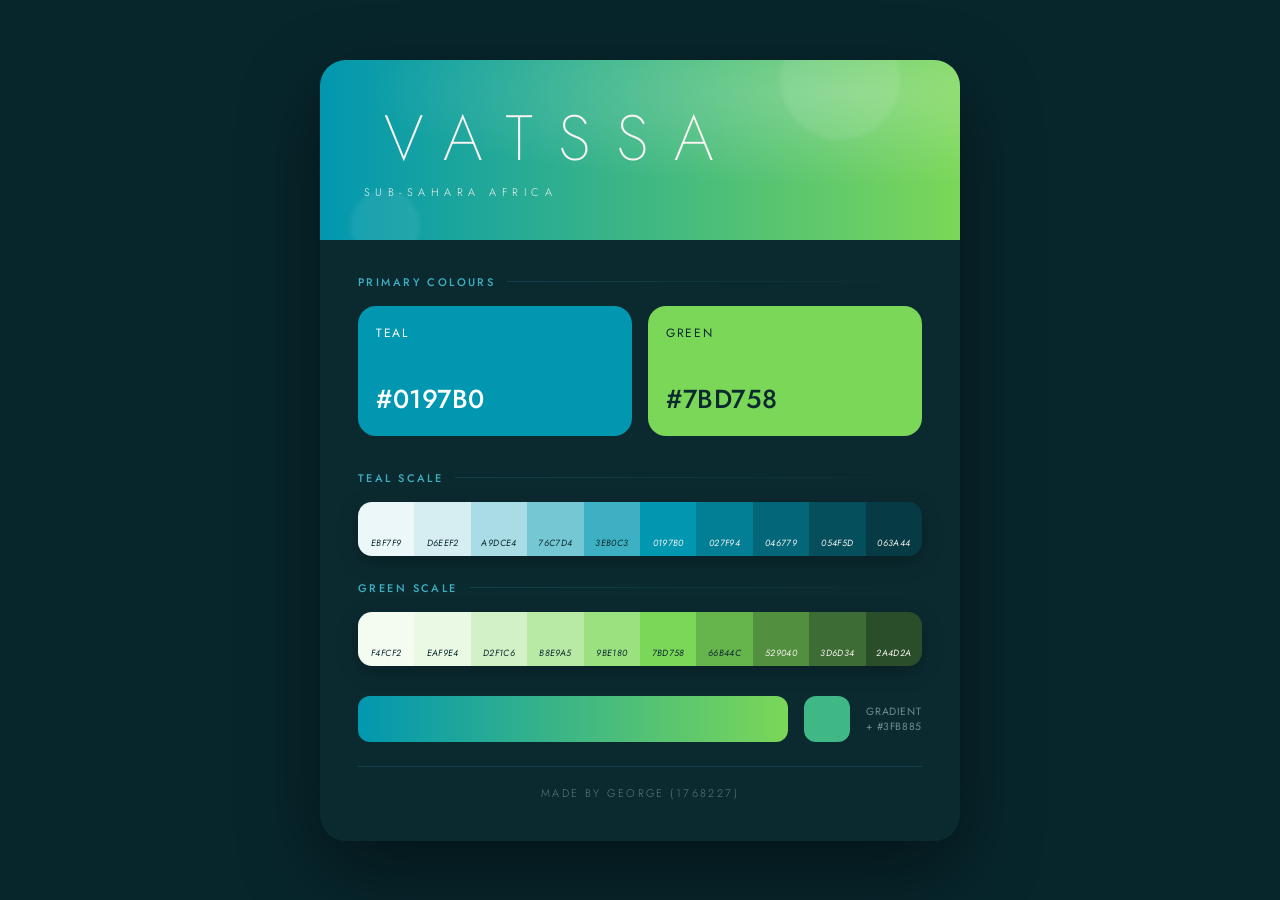
==== index.html @ de7517b7 "Added index" ====
<!DOCTYPE html>
<html lang="en">
<head>
<meta charset="UTF-8">
<meta name="viewport" content="width=device-width, initial-scale=1.0">
<title>VATSSA Palette</title>
<link rel="preconnect" href="https://fonts.googleapis.com">
<link rel="preconnect" href="https://fonts.gstatic.com" crossorigin>
<link href="https://fonts.googleapis.com/css2?family=Jost:wght@200;300;400;500;600&family=Hanken+Grotesk:wght@400;500;600&display=swap" rel="stylesheet">
<style>
  *{box-sizing:border-box;margin:0;padding:0}
  body{font-family:'Hanken Grotesk',sans-serif;background:#07262C;min-height:100vh;
       display:flex;align-items:center;justify-content:center;padding:28px;overflow-x:hidden}
  .card{width:100%;max-width:640px;background:#0B2A30;border-radius:26px;overflow:hidden;
        box-shadow:0 30px 80px rgba(0,0,0,.45);position:relative}

  /* hero */
  .hero{background:linear-gradient(90deg,#0197B0 0%,#7BD758 100%);padding:46px 38px 40px;position:relative;overflow:hidden}
  .hero::after{content:"";position:absolute;inset:0;
       background:radial-gradient(130% 90% at 82% 18%,rgba(255,255,255,.22),transparent 58%)}
  .orb{position:absolute;border-radius:50%;filter:blur(2px);opacity:.5;animation:float 9s ease-in-out infinite}
  .orb.a{width:120px;height:120px;background:rgba(255,255,255,.18);top:-40px;right:60px}
  .orb.b{width:70px;height:70px;background:rgba(255,255,255,.14);bottom:-20px;left:30px;animation-delay:-3s}
  @keyframes float{0%,100%{transform:translateY(0)}50%{transform:translateY(-14px)}}
  .wm{position:relative;font-family:'Jost',sans-serif;font-weight:200;letter-spacing:.4em;
      color:#F8F3F0;font-size:clamp(40px,11vw,64px);line-height:1;padding-left:.4em;
      opacity:0;animation:rise .8s ease forwards}
  .tag{position:relative;font-family:'Jost',sans-serif;font-weight:300;letter-spacing:.5em;
      color:#F8F3F0;opacity:.92;font-size:11px;text-transform:uppercase;margin-top:14px;padding-left:.5em;
      animation:rise .8s ease .12s forwards;opacity:0}
  @keyframes rise{from{opacity:0;transform:translateY(14px)}to{opacity:1;transform:translateY(0)}}

  /* body */
  .body{padding:34px 38px 40px}
  .lbl{font-family:'Jost',sans-serif;font-weight:500;letter-spacing:.22em;font-size:11px;
       text-transform:uppercase;color:#3EB0C3;margin-bottom:16px;display:flex;align-items:center;gap:12px}
  .lbl::after{content:"";flex:1;height:1px;background:linear-gradient(90deg,#13414A,transparent)}

  .primaries{display:grid;grid-template-columns:1fr 1fr;gap:16px;margin-bottom:34px}
  .chip{border-radius:18px;height:130px;padding:18px;display:flex;flex-direction:column;justify-content:space-between;
        position:relative;overflow:hidden;animation:pop .6s cubic-bezier(.2,.8,.3,1.1) both}
  .chip:nth-child(1){animation-delay:.25s}.chip:nth-child(2){animation-delay:.34s}
  @keyframes pop{from{opacity:0;transform:scale(.9)}to{opacity:1;transform:scale(1)}}
  .chip .nm{font-family:'Jost',sans-serif;font-weight:400;letter-spacing:.14em;font-size:12px;text-transform:uppercase}
  .chip .hx{font-family:'Jost',sans-serif;font-weight:500;font-size:26px;letter-spacing:.02em}
  .chip.teal{background:#0197B0;color:#fff}
  .chip.green{background:#7BD758;color:#0B2A30}

  .ramp{display:flex;border-radius:14px;overflow:hidden;height:54px;margin-bottom:10px;
        box-shadow:0 6px 20px rgba(0,0,0,.25)}
  .ramp i{flex:1;display:flex;align-items:flex-end;justify-content:center;padding-bottom:7px;
          font-family:'Jost',sans-serif;font-size:9px;letter-spacing:.04em;
          opacity:0;animation:fade .5s ease forwards}
  .ramp.r1 i{animation-delay:calc(.45s + var(--i)*.03s)}
  .ramp.r2 i{animation-delay:calc(.6s + var(--i)*.03s)}
  @keyframes fade{to{opacity:1}}

  .foot{display:flex;align-items:center;gap:16px;margin-top:30px}
  .foot .gswatch{height:46px;flex:1;border-radius:12px;background:linear-gradient(90deg,#0197B0,#7BD758)}
  .foot .solid{width:46px;height:46px;border-radius:12px;background:#3FB885;flex:none}
  .foot .note{font-family:'Jost',sans-serif;font-size:10.5px;letter-spacing:.06em;color:#6f8d92;text-transform:uppercase;white-space:nowrap}
  .credit{margin-top:24px;padding-top:18px;border-top:1px solid #13414A;text-align:center;
          font-family:'Jost',sans-serif;font-weight:300;font-size:11px;letter-spacing:.22em;
          text-transform:uppercase;color:#5d797e}
</style>
</head>
<body>
  <div class="card">
    <div class="hero">
      <span class="orb a"></span><span class="orb b"></span>
      <div class="wm">VATSSA</div>
      <div class="tag">Sub-Sahara Africa</div>
    </div>
    <div class="body">
      <div class="lbl">Primary Colours</div>
      <div class="primaries">
        <div class="chip teal"><span class="nm">Teal</span><span class="hx">#0197B0</span></div>
        <div class="chip green"><span class="nm">Green</span><span class="hx">#7BD758</span></div>
      </div>

      <div class="lbl">Teal Scale</div>
      <div class="ramp r1" id="r1"></div>

      <div class="lbl" style="margin-top:24px">Green Scale</div>
      <div class="ramp r2" id="r2"></div>

      <div class="foot">
        <div class="gswatch"></div>
        <div class="solid"></div>
        <div class="note">Gradient<br>+ #3FB885</div>
      </div>
      <div class="credit">Made by George (1768227)</div>
    </div>
  </div>
<script>
  const teal=['#EBF7F9','#D6EEF2','#A9DCE4','#76C7D4','#3EB0C3','#0197B0','#027F94','#046779','#054F5D','#063A44'];
  const green=['#F4FCF2','#EAF9E4','#D2F1C6','#B8E9A5','#9BE180','#7BD758','#66B44C','#529040','#3D6D34','#2A4D2A'];
  const lum=h=>{const n=parseInt(h.slice(1),16),r=(n>>16)&255,g=(n>>8)&255,b=n&255;return .2126*r+.7152*g+.0722*b};
  function fill(id,arr){const el=document.getElementById(id);arr.forEach((c,i)=>{
    const d=document.createElement('i');d.style.background=c;d.style.setProperty('--i',i);
    d.style.color=lum(c)>140?'#0B2A30':'#F8F3F0';d.textContent=c.slice(1);el.appendChild(d);});}
  fill('r1',teal);fill('r2',green);
</script>
</body>
</html>
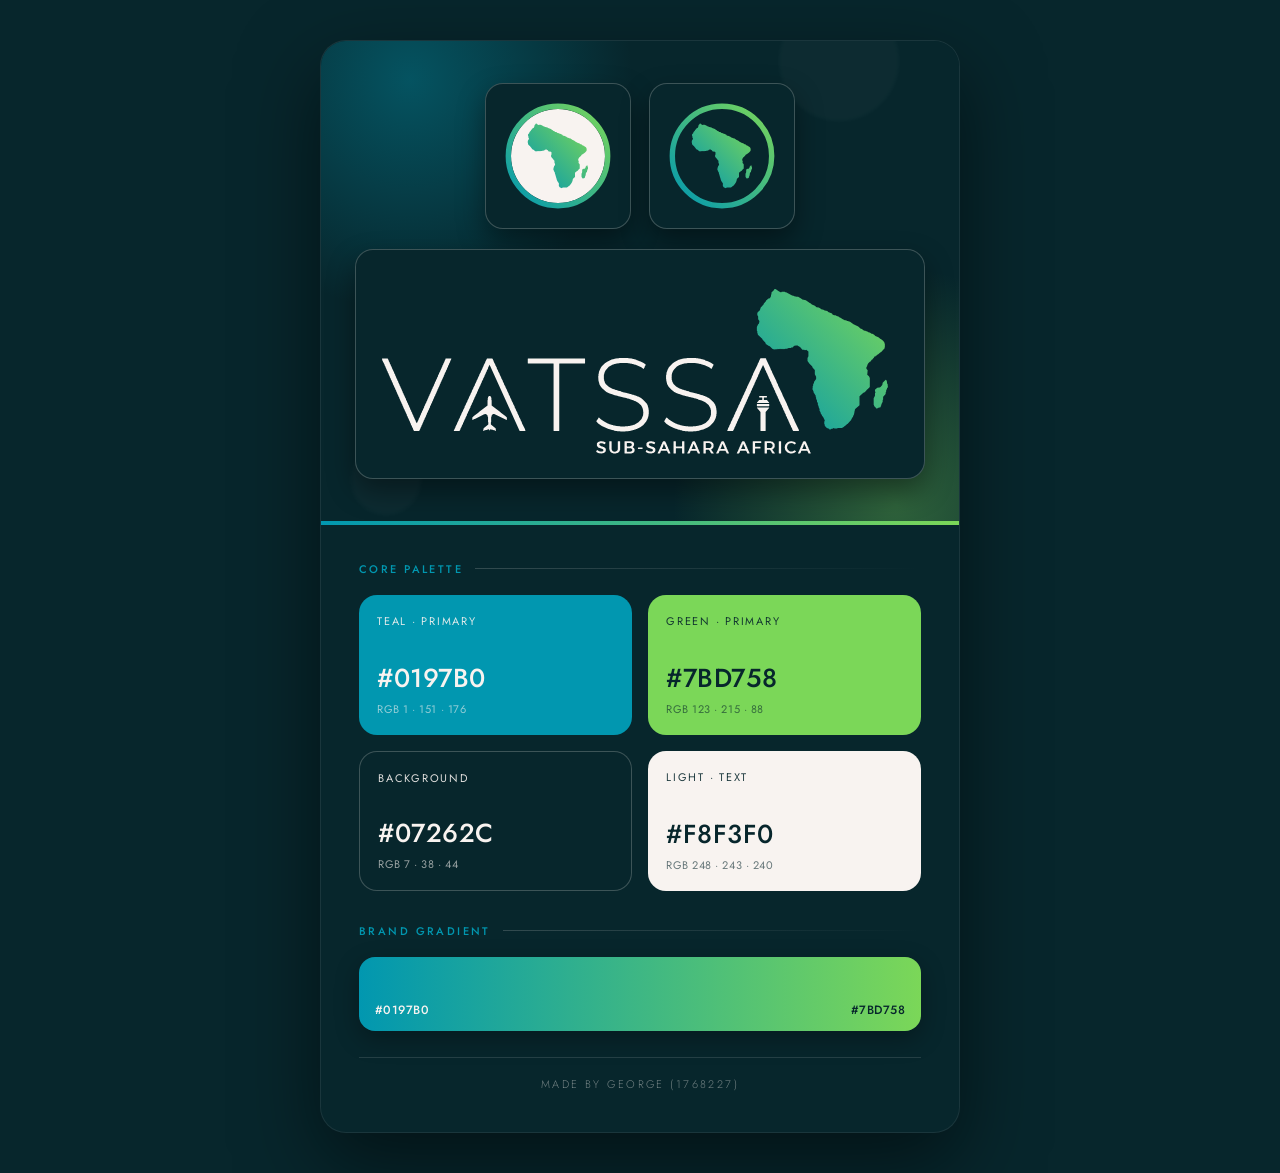
==== commit ae654827: "Updated" ====
--- a/index.html
+++ b/index.html
@@ -4,102 +4,127 @@
 <meta charset="UTF-8">
 <meta name="viewport" content="width=device-width, initial-scale=1.0">
 <title>VATSSA Palette</title>
+<link rel="icon" href="logo_icon.svg" type="image/svg+xml">
 <link rel="preconnect" href="https://fonts.googleapis.com">
 <link rel="preconnect" href="https://fonts.gstatic.com" crossorigin>
 <link href="https://fonts.googleapis.com/css2?family=Jost:wght@200;300;400;500;600&family=Hanken+Grotesk:wght@400;500;600&display=swap" rel="stylesheet">
 <style>
+  :root{--teal:#0197B0;--green:#7BD758;--bg:#07262C;--light:#F8F3F0}
   *{box-sizing:border-box;margin:0;padding:0}
-  body{font-family:'Hanken Grotesk',sans-serif;background:#07262C;min-height:100vh;
-       display:flex;align-items:center;justify-content:center;padding:28px;overflow-x:hidden}
-  .card{width:100%;max-width:640px;background:#0B2A30;border-radius:26px;overflow:hidden;
-        box-shadow:0 30px 80px rgba(0,0,0,.45);position:relative}
+  body{font-family:'Hanken Grotesk',sans-serif;background:var(--bg);min-height:100vh;
+       padding:40px 28px;overflow-x:hidden}
+  .card{width:100%;max-width:640px;margin:0 auto;background:var(--bg);border:1px solid rgba(248,243,240,.08);
+        border-radius:26px;overflow:hidden;box-shadow:0 30px 80px rgba(0,0,0,.5);position:relative}
 
-  /* hero */
-  .hero{background:linear-gradient(90deg,#0197B0 0%,#7BD758 100%);padding:46px 38px 40px;position:relative;overflow:hidden}
-  .hero::after{content:"";position:absolute;inset:0;
-       background:radial-gradient(130% 90% at 82% 18%,rgba(255,255,255,.22),transparent 58%)}
+  /* big branded header */
+  .hero{background:var(--bg);padding:42px 34px 46px;position:relative;overflow:hidden;
+        display:flex;flex-direction:column;align-items:center;gap:20px}
+  .hero::before{content:"";position:absolute;inset:0;
+       background:radial-gradient(58% 80% at 14% 8%,rgba(1,151,176,.40),transparent 60%),
+                  radial-gradient(58% 82% at 90% 96%,rgba(123,215,88,.34),transparent 60%)}
+  .hero::after{content:"";position:absolute;left:0;right:0;bottom:0;height:4px;
+       background:linear-gradient(90deg,var(--teal),var(--green))}
   .orb{position:absolute;border-radius:50%;filter:blur(2px);opacity:.5;animation:float 9s ease-in-out infinite}
-  .orb.a{width:120px;height:120px;background:rgba(255,255,255,.18);top:-40px;right:60px}
-  .orb.b{width:70px;height:70px;background:rgba(255,255,255,.14);bottom:-20px;left:30px;animation-delay:-3s}
+  .orb.a{width:120px;height:120px;background:rgba(248,243,240,.06);top:-40px;right:60px}
+  .orb.b{width:70px;height:70px;background:rgba(248,243,240,.05);bottom:10px;left:30px;animation-delay:-3s}
   @keyframes float{0%,100%{transform:translateY(0)}50%{transform:translateY(-14px)}}
-  .wm{position:relative;font-family:'Jost',sans-serif;font-weight:200;letter-spacing:.4em;
-      color:#F8F3F0;font-size:clamp(40px,11vw,64px);line-height:1;padding-left:.4em;
-      opacity:0;animation:rise .8s ease forwards}
-  .tag{position:relative;font-family:'Jost',sans-serif;font-weight:300;letter-spacing:.5em;
-      color:#F8F3F0;opacity:.92;font-size:11px;text-transform:uppercase;margin-top:14px;padding-left:.5em;
-      animation:rise .8s ease .12s forwards;opacity:0}
-  @keyframes rise{from{opacity:0;transform:translateY(14px)}to{opacity:1;transform:translateY(0)}}
+
+  /* clean solid-bordered frames */
+  .frame{position:relative;background:var(--bg);border:1px solid rgba(248,243,240,.22);
+         border-radius:18px;box-shadow:0 12px 28px rgba(0,0,0,.4);transition:transform .25s ease,border-color .25s ease}
+  .frame:hover{transform:translateY(-3px);border-color:var(--green)}
+  .frame .in{display:flex;align-items:center;justify-content:center}
+
+  .icons{display:flex;gap:18px;justify-content:center;position:relative;opacity:1;
+         animation:rise .8s ease backwards}
+  .icons .in{padding:18px}
+  .ic{width:108px;height:108px;display:block}
+
+  .frame-word{position:relative;width:100%;opacity:1;animation:rise .8s ease .12s backwards}
+  .frame-word .in{padding:20px 26px}
+  .word{width:100%;max-width:540px;height:auto;display:block;margin:0 auto}
+  @keyframes rise{from{opacity:0;transform:translateY(16px)}to{opacity:1;transform:translateY(0)}}
 
   /* body */
-  .body{padding:34px 38px 40px}
+  .body{padding:36px 38px 40px}
   .lbl{font-family:'Jost',sans-serif;font-weight:500;letter-spacing:.22em;font-size:11px;
-       text-transform:uppercase;color:#3EB0C3;margin-bottom:16px;display:flex;align-items:center;gap:12px}
-  .lbl::after{content:"";flex:1;height:1px;background:linear-gradient(90deg,#13414A,transparent)}
+       text-transform:uppercase;color:var(--teal);margin-bottom:18px;display:flex;align-items:center;gap:12px}
+  .lbl::after{content:"";flex:1;height:1px;background:linear-gradient(90deg,rgba(248,243,240,.18),transparent)}
 
-  .primaries{display:grid;grid-template-columns:1fr 1fr;gap:16px;margin-bottom:34px}
-  .chip{border-radius:18px;height:130px;padding:18px;display:flex;flex-direction:column;justify-content:space-between;
-        position:relative;overflow:hidden;animation:pop .6s cubic-bezier(.2,.8,.3,1.1) both}
-  .chip:nth-child(1){animation-delay:.25s}.chip:nth-child(2){animation-delay:.34s}
-  @keyframes pop{from{opacity:0;transform:scale(.9)}to{opacity:1;transform:scale(1)}}
-  .chip .nm{font-family:'Jost',sans-serif;font-weight:400;letter-spacing:.14em;font-size:12px;text-transform:uppercase}
+  .grid{display:grid;grid-template-columns:1fr 1fr;gap:16px;margin-bottom:32px}
+  .chip{border-radius:18px;height:140px;padding:18px;display:flex;flex-direction:column;justify-content:space-between;
+        position:relative;overflow:hidden;cursor:pointer;opacity:1;
+        animation:pop .6s cubic-bezier(.2,.8,.3,1.1) backwards;
+        transition:transform .22s cubic-bezier(.2,.8,.3,1.1),box-shadow .22s ease}
+  .chip:nth-child(1){animation-delay:.22s}.chip:nth-child(2){animation-delay:.3s}
+  .chip:nth-child(3){animation-delay:.38s}.chip:nth-child(4){animation-delay:.46s}
+  .chip:hover{transform:translateY(-6px) scale(1.035);box-shadow:0 18px 34px rgba(0,0,0,.45);z-index:2}
+  .chip:active{transform:translateY(-2px) scale(1.0)}
+  @keyframes pop{from{opacity:0;transform:scale(.94)}to{opacity:1;transform:scale(1)}}
+  .chip .role{font-family:'Jost',sans-serif;font-weight:400;letter-spacing:.16em;font-size:11px;text-transform:uppercase;opacity:.9}
   .chip .hx{font-family:'Jost',sans-serif;font-weight:500;font-size:26px;letter-spacing:.02em}
-  .chip.teal{background:#0197B0;color:#fff}
-  .chip.green{background:#7BD758;color:#0B2A30}
+  .chip .rgb{font-family:'Jost',sans-serif;font-weight:400;font-size:11px;letter-spacing:.05em;opacity:.6;margin-top:4px}
+  .chip.teal{background:var(--teal);color:var(--light)}
+  .chip.green{background:var(--green);color:var(--bg)}
+  .chip.bg{background:var(--bg);color:var(--light);border:1px solid rgba(248,243,240,.22)}
+  .chip.light{background:var(--light);color:var(--bg)}
 
-  .ramp{display:flex;border-radius:14px;overflow:hidden;height:54px;margin-bottom:10px;
-        box-shadow:0 6px 20px rgba(0,0,0,.25)}
-  .ramp i{flex:1;display:flex;align-items:flex-end;justify-content:center;padding-bottom:7px;
-          font-family:'Jost',sans-serif;font-size:9px;letter-spacing:.04em;
-          opacity:0;animation:fade .5s ease forwards}
-  .ramp.r1 i{animation-delay:calc(.45s + var(--i)*.03s)}
-  .ramp.r2 i{animation-delay:calc(.6s + var(--i)*.03s)}
-  @keyframes fade{to{opacity:1}}
+  /* gradient */
+  .grad{height:74px;border-radius:16px;background:linear-gradient(90deg,var(--teal),var(--green));
+        box-shadow:0 8px 24px rgba(0,0,0,.3);display:flex;align-items:flex-end;justify-content:space-between;
+        padding:12px 16px;cursor:pointer;animation:pop .6s cubic-bezier(.2,.8,.3,1.1) .5s backwards;
+        transition:transform .22s ease,box-shadow .22s ease}
+  .grad:hover{transform:scale(1.015);box-shadow:0 14px 30px rgba(0,0,0,.4)}
+  .grad span{font-family:'Jost',sans-serif;font-weight:500;font-size:12px;letter-spacing:.04em;color:var(--light)}
+  .grad span:last-child{color:var(--bg)}
 
-  .foot{display:flex;align-items:center;gap:16px;margin-top:30px}
-  .foot .gswatch{height:46px;flex:1;border-radius:12px;background:linear-gradient(90deg,#0197B0,#7BD758)}
-  .foot .solid{width:46px;height:46px;border-radius:12px;background:#3FB885;flex:none}
-  .foot .note{font-family:'Jost',sans-serif;font-size:10.5px;letter-spacing:.06em;color:#6f8d92;text-transform:uppercase;white-space:nowrap}
-  .credit{margin-top:24px;padding-top:18px;border-top:1px solid #13414A;text-align:center;
+  .credit{margin-top:26px;padding-top:18px;border-top:1px solid rgba(248,243,240,.12);text-align:center;
           font-family:'Jost',sans-serif;font-weight:300;font-size:11px;letter-spacing:.22em;
-          text-transform:uppercase;color:#5d797e}
+          text-transform:uppercase;color:rgba(248,243,240,.45)}
+
+  @media(max-width:520px){
+    .ic{width:84px;height:84px}.icons .in{padding:14px}.icons{gap:12px}
+    .frame-word .in{padding:16px 18px}.hero{gap:16px;padding:36px 22px 40px}
+  }
 </style>
 </head>
 <body>
   <div class="card">
     <div class="hero">
       <span class="orb a"></span><span class="orb b"></span>
-      <div class="wm">VATSSA</div>
-      <div class="tag">Sub-Sahara Africa</div>
+      <div class="icons">
+        <div class="frame"><div class="in"><img class="ic" src="logo_icon.svg" alt="VATSSA icon — solid"></div></div>
+        <div class="frame"><div class="in"><img class="ic" src="logo_icon_clear.svg" alt="VATSSA icon — transparent fill"></div></div>
+      </div>
+      <div class="frame frame-word"><div class="in"><img class="word" src="logo_horizontal_white.svg" alt="VATSSA — Sub-Sahara Africa"></div></div>
     </div>
     <div class="body">
-      <div class="lbl">Primary Colours</div>
-      <div class="primaries">
-        <div class="chip teal"><span class="nm">Teal</span><span class="hx">#0197B0</span></div>
-        <div class="chip green"><span class="nm">Green</span><span class="hx">#7BD758</span></div>
+      <div class="lbl">Core Palette</div>
+      <div class="grid">
+        <div class="chip teal" data-hex="#0197B0"><span class="role">Teal · Primary</span><div><span class="hx">#0197B0</span><div class="rgb">RGB 1 · 151 · 176</div></div></div>
+        <div class="chip green" data-hex="#7BD758"><span class="role">Green · Primary</span><div><span class="hx">#7BD758</span><div class="rgb">RGB 123 · 215 · 88</div></div></div>
+        <div class="chip bg" data-hex="#07262C"><span class="role">Background</span><div><span class="hx">#07262C</span><div class="rgb">RGB 7 · 38 · 44</div></div></div>
+        <div class="chip light" data-hex="#F8F3F0"><span class="role">Light · Text</span><div><span class="hx">#F8F3F0</span><div class="rgb">RGB 248 · 243 · 240</div></div></div>
       </div>
 
-      <div class="lbl">Teal Scale</div>
-      <div class="ramp r1" id="r1"></div>
+      <div class="lbl">Brand Gradient</div>
+      <div class="grad"><span>#0197B0</span><span>#7BD758</span></div>
 
-      <div class="lbl" style="margin-top:24px">Green Scale</div>
-      <div class="ramp r2" id="r2"></div>
-
-      <div class="foot">
-        <div class="gswatch"></div>
-        <div class="solid"></div>
-        <div class="note">Gradient<br>+ #3FB885</div>
-      </div>
       <div class="credit">Made by George (1768227)</div>
     </div>
   </div>
 <script>
-  const teal=['#EBF7F9','#D6EEF2','#A9DCE4','#76C7D4','#3EB0C3','#0197B0','#027F94','#046779','#054F5D','#063A44'];
-  const green=['#F4FCF2','#EAF9E4','#D2F1C6','#B8E9A5','#9BE180','#7BD758','#66B44C','#529040','#3D6D34','#2A4D2A'];
-  const lum=h=>{const n=parseInt(h.slice(1),16),r=(n>>16)&255,g=(n>>8)&255,b=n&255;return .2126*r+.7152*g+.0722*b};
-  function fill(id,arr){const el=document.getElementById(id);arr.forEach((c,i)=>{
-    const d=document.createElement('i');d.style.background=c;d.style.setProperty('--i',i);
-    d.style.color=lum(c)>140?'#0B2A30':'#F8F3F0';d.textContent=c.slice(1);el.appendChild(d);});}
-  fill('r1',teal);fill('r2',green);
+  // click a colour to copy its hex
+  document.querySelectorAll('.chip').forEach(c=>{
+    const role=c.querySelector('.role'), original=role.textContent;
+    c.addEventListener('click',()=>{
+      const hex=c.dataset.hex;
+      navigator.clipboard&&navigator.clipboard.writeText(hex);
+      role.textContent='Copied '+hex;
+      clearTimeout(c._t);
+      c._t=setTimeout(()=>role.textContent=original,1200);
+    });
+  });
 </script>
 </body>
 </html>
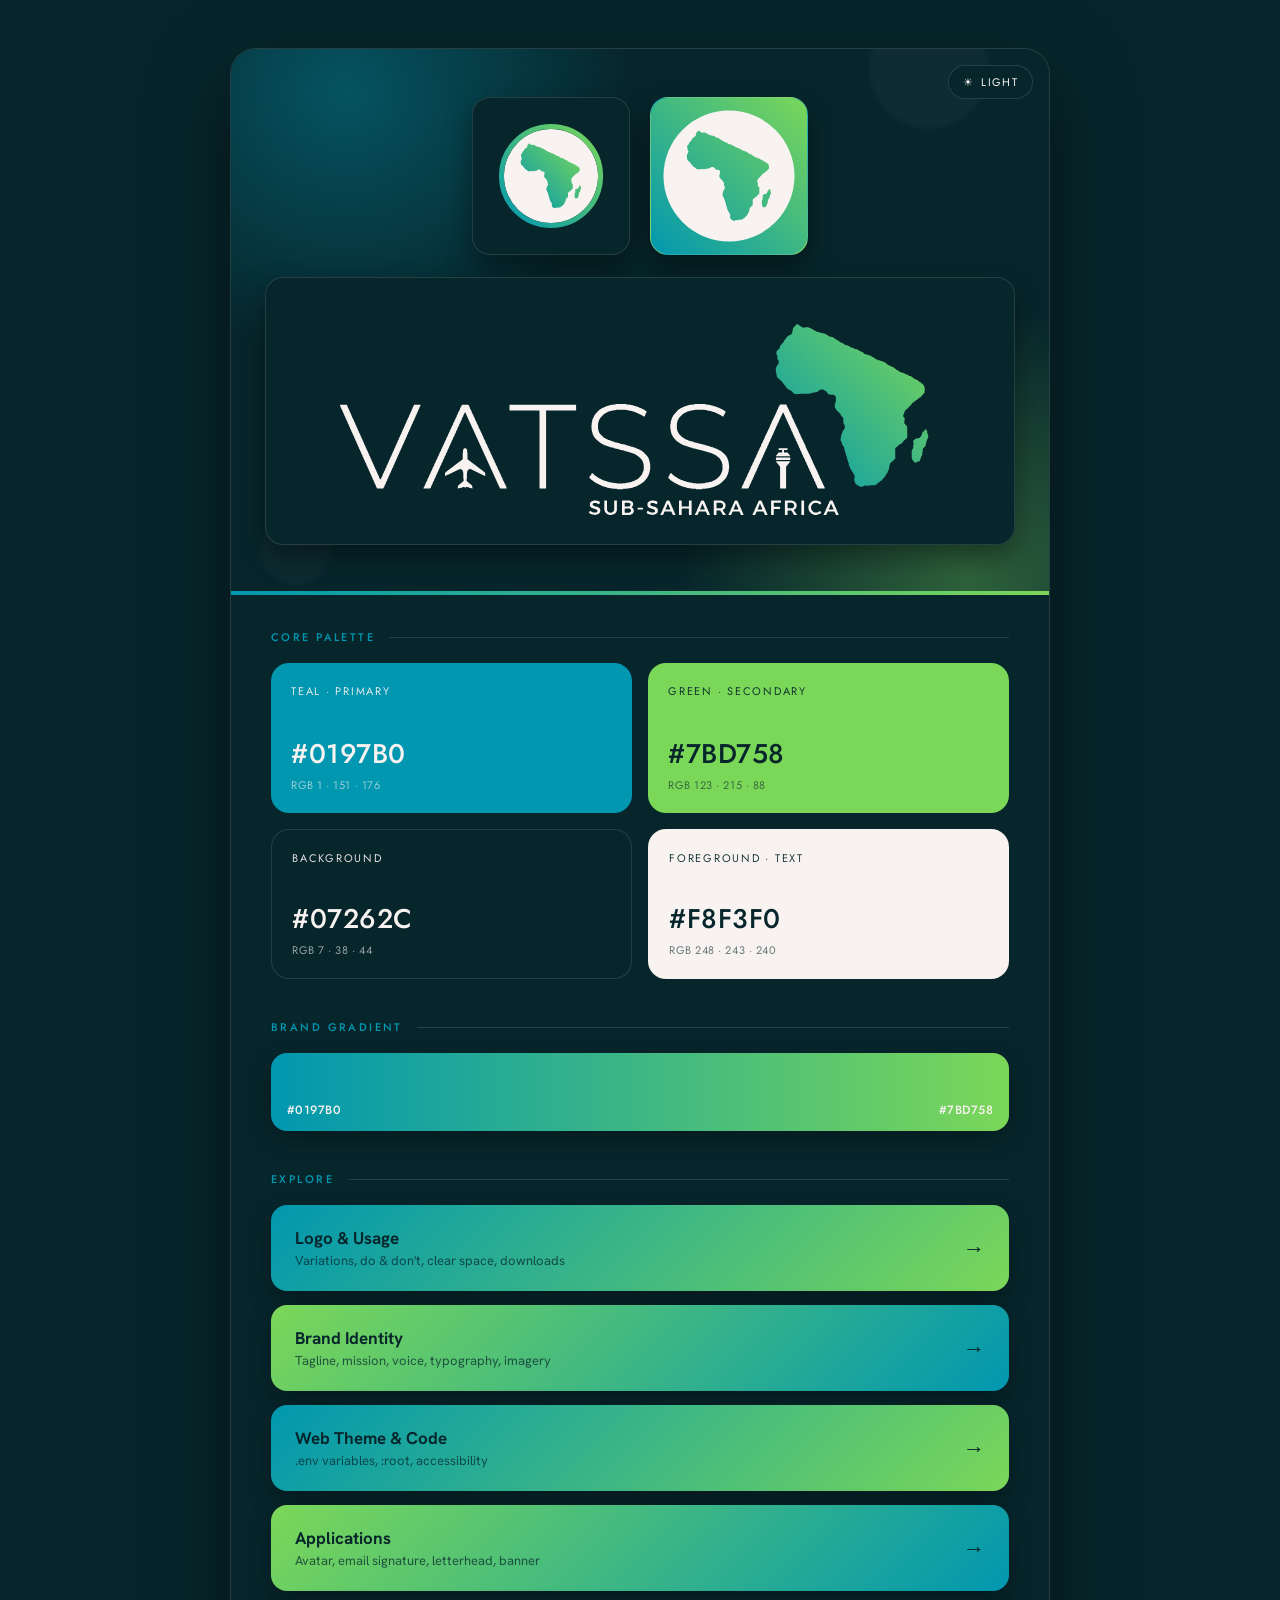
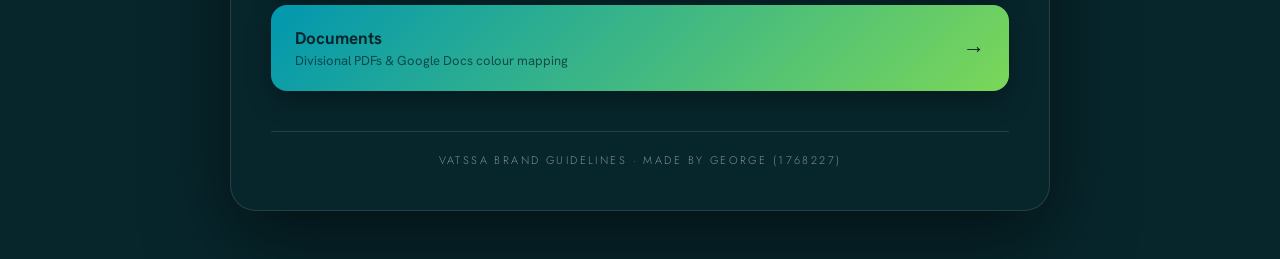
==== commit 2c6f5a1c: "Updated" ====
--- a/index.html
+++ b/index.html
@@ -1,130 +1,52 @@
 <!DOCTYPE html>
-<html lang="en">
+<html lang="en" data-theme="dark">
 <head>
 <meta charset="UTF-8">
 <meta name="viewport" content="width=device-width, initial-scale=1.0">
-<title>VATSSA Palette</title>
+<title>VATSSA Brand Guidelines</title>
 <link rel="icon" href="logo_icon.svg" type="image/svg+xml">
 <link rel="preconnect" href="https://fonts.googleapis.com">
 <link rel="preconnect" href="https://fonts.gstatic.com" crossorigin>
-<link href="https://fonts.googleapis.com/css2?family=Jost:wght@200;300;400;500;600&family=Hanken+Grotesk:wght@400;500;600&display=swap" rel="stylesheet">
-<style>
-  :root{--teal:#0197B0;--green:#7BD758;--bg:#07262C;--light:#F8F3F0}
-  *{box-sizing:border-box;margin:0;padding:0}
-  body{font-family:'Hanken Grotesk',sans-serif;background:var(--bg);min-height:100vh;
-       padding:40px 28px;overflow-x:hidden}
-  .card{width:100%;max-width:640px;margin:0 auto;background:var(--bg);border:1px solid rgba(248,243,240,.08);
-        border-radius:26px;overflow:hidden;box-shadow:0 30px 80px rgba(0,0,0,.5);position:relative}
-
-  /* big branded header */
-  .hero{background:var(--bg);padding:42px 34px 46px;position:relative;overflow:hidden;
-        display:flex;flex-direction:column;align-items:center;gap:20px}
-  .hero::before{content:"";position:absolute;inset:0;
-       background:radial-gradient(58% 80% at 14% 8%,rgba(1,151,176,.40),transparent 60%),
-                  radial-gradient(58% 82% at 90% 96%,rgba(123,215,88,.34),transparent 60%)}
-  .hero::after{content:"";position:absolute;left:0;right:0;bottom:0;height:4px;
-       background:linear-gradient(90deg,var(--teal),var(--green))}
-  .orb{position:absolute;border-radius:50%;filter:blur(2px);opacity:.5;animation:float 9s ease-in-out infinite}
-  .orb.a{width:120px;height:120px;background:rgba(248,243,240,.06);top:-40px;right:60px}
-  .orb.b{width:70px;height:70px;background:rgba(248,243,240,.05);bottom:10px;left:30px;animation-delay:-3s}
-  @keyframes float{0%,100%{transform:translateY(0)}50%{transform:translateY(-14px)}}
-
-  /* clean solid-bordered frames */
-  .frame{position:relative;background:var(--bg);border:1px solid rgba(248,243,240,.22);
-         border-radius:18px;box-shadow:0 12px 28px rgba(0,0,0,.4);transition:transform .25s ease,border-color .25s ease}
-  .frame:hover{transform:translateY(-3px);border-color:var(--green)}
-  .frame .in{display:flex;align-items:center;justify-content:center}
-
-  .icons{display:flex;gap:18px;justify-content:center;position:relative;opacity:1;
-         animation:rise .8s ease backwards}
-  .icons .in{padding:18px}
-  .ic{width:108px;height:108px;display:block}
-
-  .frame-word{position:relative;width:100%;opacity:1;animation:rise .8s ease .12s backwards}
-  .frame-word .in{padding:20px 26px}
-  .word{width:100%;max-width:540px;height:auto;display:block;margin:0 auto}
-  @keyframes rise{from{opacity:0;transform:translateY(16px)}to{opacity:1;transform:translateY(0)}}
-
-  /* body */
-  .body{padding:36px 38px 40px}
-  .lbl{font-family:'Jost',sans-serif;font-weight:500;letter-spacing:.22em;font-size:11px;
-       text-transform:uppercase;color:var(--teal);margin-bottom:18px;display:flex;align-items:center;gap:12px}
-  .lbl::after{content:"";flex:1;height:1px;background:linear-gradient(90deg,rgba(248,243,240,.18),transparent)}
-
-  .grid{display:grid;grid-template-columns:1fr 1fr;gap:16px;margin-bottom:32px}
-  .chip{border-radius:18px;height:140px;padding:18px;display:flex;flex-direction:column;justify-content:space-between;
-        position:relative;overflow:hidden;cursor:pointer;opacity:1;
-        animation:pop .6s cubic-bezier(.2,.8,.3,1.1) backwards;
-        transition:transform .22s cubic-bezier(.2,.8,.3,1.1),box-shadow .22s ease}
-  .chip:nth-child(1){animation-delay:.22s}.chip:nth-child(2){animation-delay:.3s}
-  .chip:nth-child(3){animation-delay:.38s}.chip:nth-child(4){animation-delay:.46s}
-  .chip:hover{transform:translateY(-6px) scale(1.035);box-shadow:0 18px 34px rgba(0,0,0,.45);z-index:2}
-  .chip:active{transform:translateY(-2px) scale(1.0)}
-  @keyframes pop{from{opacity:0;transform:scale(.94)}to{opacity:1;transform:scale(1)}}
-  .chip .role{font-family:'Jost',sans-serif;font-weight:400;letter-spacing:.16em;font-size:11px;text-transform:uppercase;opacity:.9}
-  .chip .hx{font-family:'Jost',sans-serif;font-weight:500;font-size:26px;letter-spacing:.02em}
-  .chip .rgb{font-family:'Jost',sans-serif;font-weight:400;font-size:11px;letter-spacing:.05em;opacity:.6;margin-top:4px}
-  .chip.teal{background:var(--teal);color:var(--light)}
-  .chip.green{background:var(--green);color:var(--bg)}
-  .chip.bg{background:var(--bg);color:var(--light);border:1px solid rgba(248,243,240,.22)}
-  .chip.light{background:var(--light);color:var(--bg)}
-
-  /* gradient */
-  .grad{height:74px;border-radius:16px;background:linear-gradient(90deg,var(--teal),var(--green));
-        box-shadow:0 8px 24px rgba(0,0,0,.3);display:flex;align-items:flex-end;justify-content:space-between;
-        padding:12px 16px;cursor:pointer;animation:pop .6s cubic-bezier(.2,.8,.3,1.1) .5s backwards;
-        transition:transform .22s ease,box-shadow .22s ease}
-  .grad:hover{transform:scale(1.015);box-shadow:0 14px 30px rgba(0,0,0,.4)}
-  .grad span{font-family:'Jost',sans-serif;font-weight:500;font-size:12px;letter-spacing:.04em;color:var(--light)}
-  .grad span:last-child{color:var(--bg)}
-
-  .credit{margin-top:26px;padding-top:18px;border-top:1px solid rgba(248,243,240,.12);text-align:center;
-          font-family:'Jost',sans-serif;font-weight:300;font-size:11px;letter-spacing:.22em;
-          text-transform:uppercase;color:rgba(248,243,240,.45)}
-
-  @media(max-width:520px){
-    .ic{width:84px;height:84px}.icons .in{padding:14px}.icons{gap:12px}
-    .frame-word .in{padding:16px 18px}.hero{gap:16px;padding:36px 22px 40px}
-  }
-</style>
+<link href="https://fonts.googleapis.com/css2?family=Jost:wght@200;300;400;500;600&family=Hanken+Grotesk:wght@400;500;600&family=JetBrains+Mono:wght@400;500&display=swap" rel="stylesheet">
+<link rel="stylesheet" href="brand.css">
+<script>(function(){var t=localStorage.getItem('vatssa-theme')||'dark';document.documentElement.setAttribute('data-theme',t);})();</script>
 </head>
 <body>
   <div class="card">
     <div class="hero">
+      <button class="toggle" aria-label="Toggle theme"><span class="tgIcon">☀</span><span class="tgTxt">Light</span></button>
       <span class="orb a"></span><span class="orb b"></span>
       <div class="icons">
-        <div class="frame"><div class="in"><img class="ic" src="logo_icon.svg" alt="VATSSA icon — solid"></div></div>
-        <div class="frame"><div class="in"><img class="ic" src="logo_icon_clear.svg" alt="VATSSA icon — transparent fill"></div></div>
+        <div class="frame disc"><div class="in"><img class="ic" src="logo_icon.svg" alt="VATSSA icon — white disc"></div></div>
+        <div class="frame fill"><div class="in"><img class="ic-fill" src="logo_icon_fill.svg" alt="VATSSA icon — gradient fill"></div></div>
       </div>
-      <div class="frame frame-word"><div class="in"><img class="word" src="logo_horizontal_white.svg" alt="VATSSA — Sub-Sahara Africa"></div></div>
+      <div class="frame frame-word"><div class="in"><img class="word" src="logo_horizontal_white.svg" data-dark-src="logo_horizontal_white.svg" data-light-src="logo_horizontal_dark.svg" alt="VATSSA — Sub-Sahara Africa"></div></div>
     </div>
+
     <div class="body">
       <div class="lbl">Core Palette</div>
       <div class="grid">
-        <div class="chip teal" data-hex="#0197B0"><span class="role">Teal · Primary</span><div><span class="hx">#0197B0</span><div class="rgb">RGB 1 · 151 · 176</div></div></div>
-        <div class="chip green" data-hex="#7BD758"><span class="role">Green · Primary</span><div><span class="hx">#7BD758</span><div class="rgb">RGB 123 · 215 · 88</div></div></div>
-        <div class="chip bg" data-hex="#07262C"><span class="role">Background</span><div><span class="hx">#07262C</span><div class="rgb">RGB 7 · 38 · 44</div></div></div>
-        <div class="chip light" data-hex="#F8F3F0"><span class="role">Light · Text</span><div><span class="hx">#F8F3F0</span><div class="rgb">RGB 248 · 243 · 240</div></div></div>
+        <div class="chip teal" data-hex="#0197B0" data-role-dark="Teal · Primary" data-role-light="Teal · Primary"><span class="role">Teal · Primary</span><div><span class="hx">#0197B0</span><div class="rgb">RGB 1 · 151 · 176</div></div></div>
+        <div class="chip green" data-hex="#7BD758" data-role-dark="Green · Secondary" data-role-light="Green · Secondary"><span class="role">Green · Secondary</span><div><span class="hx">#7BD758</span><div class="rgb">RGB 123 · 215 · 88</div></div></div>
+        <div class="chip bg" data-hex="#07262C" data-role-dark="Background" data-role-light="Foreground · Text"><span class="role">Background</span><div><span class="hx">#07262C</span><div class="rgb">RGB 7 · 38 · 44</div></div></div>
+        <div class="chip light" data-hex="#F8F3F0" data-role-dark="Foreground · Text" data-role-light="Background"><span class="role">Foreground · Text</span><div><span class="hx">#F8F3F0</span><div class="rgb">RGB 248 · 243 · 240</div></div></div>
       </div>
 
       <div class="lbl">Brand Gradient</div>
       <div class="grad"><span>#0197B0</span><span>#7BD758</span></div>
 
-      <div class="credit">Made by George (1768227)</div>
+      <div class="lbl">Explore</div>
+      <div class="nav">
+        <a class="navbtn" href="logos.html"><span class="nt"><b>Logo &amp; Usage</b><i>Variations, do &amp; don't, clear space, downloads</i></span><span class="nar">→</span></a>
+        <a class="navbtn" href="identity.html"><span class="nt"><b>Brand Identity</b><i>Tagline, mission, voice, typography, imagery</i></span><span class="nar">→</span></a>
+        <a class="navbtn" href="theme.html"><span class="nt"><b>Web Theme &amp; Code</b><i>.env variables, :root, accessibility</i></span><span class="nar">→</span></a>
+        <a class="navbtn" href="applications.html"><span class="nt"><b>Applications</b><i>Avatar, email signature, letterhead, banner</i></span><span class="nar">→</span></a>
+        <a class="navbtn" href="docs.html"><span class="nt"><b>Documents</b><i>Divisional PDFs &amp; Google Docs colour mapping</i></span><span class="nar">→</span></a>
+      </div>
+
+      <div class="credit">VATSSA Brand Guidelines · Made by George (1768227)</div>
     </div>
   </div>
-<script>
-  // click a colour to copy its hex
-  document.querySelectorAll('.chip').forEach(c=>{
-    const role=c.querySelector('.role'), original=role.textContent;
-    c.addEventListener('click',()=>{
-      const hex=c.dataset.hex;
-      navigator.clipboard&&navigator.clipboard.writeText(hex);
-      role.textContent='Copied '+hex;
-      clearTimeout(c._t);
-      c._t=setTimeout(()=>role.textContent=original,1200);
-    });
-  });
-</script>
+<script src="brand.js"></script>
 </body>
 </html>
--- a/brand.css
+++ b/brand.css
@@ -0,0 +1,310 @@
+/* ===== VATSSA Brand Guidelines — shared styles ===== */
+:root{
+  --teal:#0197B0; --green:#7BD758; --dark:#07262C; --light:#F8F3F0;
+  --bg:#07262C; --text:#F8F3F0; --line:rgba(248,243,240,.12); --muted:rgba(248,243,240,.5);
+  --code-bg:rgba(248,243,240,.04);
+  --scrollbar-track-color:var(--bg); --scrollbar-thumb-color:#0197B0; --scrollbar-size:8px;
+}
+[data-theme="light"]{
+  --bg:#F8F3F0; --text:#07262C; --line:rgba(7,38,44,.14); --muted:rgba(7,38,44,.55);
+  --code-bg:rgba(7,38,44,.05);
+}
+*{box-sizing:border-box;margin:0;padding:0}
+html{scrollbar-width:thin;scrollbar-color:var(--scrollbar-thumb-color) var(--scrollbar-track-color)}
+::-webkit-scrollbar{width:var(--scrollbar-size);height:var(--scrollbar-size)}
+::-webkit-scrollbar-track{background:var(--scrollbar-track-color)}
+::-webkit-scrollbar-thumb{background:var(--scrollbar-thumb-color);border-radius:10px}
+body{font-family:'Hanken Grotesk',sans-serif;background:var(--bg);color:var(--text);
+     min-height:100vh;padding:48px 28px;overflow-x:hidden;transition:background .3s,color .3s}
+.card{width:100%;max-width:820px;margin:0 auto;background:var(--bg);border:1px solid var(--line);
+      border-radius:26px;overflow:hidden;box-shadow:0 30px 80px rgba(0,0,0,.5);position:relative;transition:background .3s}
+
+.toggle{display:inline-flex;align-items:center;gap:7px;font-family:'Jost',sans-serif;font-size:11px;
+        letter-spacing:.12em;text-transform:uppercase;color:var(--text);background:var(--bg);
+        border:1px solid var(--line);border-radius:100px;padding:8px 14px;cursor:pointer;transition:transform .2s,border-color .2s}
+.toggle:hover{transform:translateY(-2px);border-color:var(--teal)}
+.hero .toggle{position:absolute;top:16px;right:16px;z-index:5}
+
+/* ---- home hero ---- */
+.hero{background:var(--bg);padding:48px 34px 50px;position:relative;overflow:hidden;
+      display:flex;flex-direction:column;align-items:center;gap:22px}
+.hero::before{content:"";position:absolute;inset:0;
+     background:radial-gradient(58% 80% at 14% 8%,rgba(1,151,176,.40),transparent 60%),
+                radial-gradient(58% 82% at 90% 96%,rgba(123,215,88,.34),transparent 60%)}
+.hero::after{content:"";position:absolute;left:0;right:0;bottom:0;height:4px;background:linear-gradient(90deg,var(--teal),var(--green))}
+.orb{position:absolute;border-radius:50%;filter:blur(2px);opacity:.5;animation:float 9s ease-in-out infinite}
+.orb.a{width:120px;height:120px;background:rgba(248,243,240,.06);top:-40px;right:60px}
+.orb.b{width:70px;height:70px;background:rgba(248,243,240,.05);bottom:10px;left:30px;animation-delay:-3s}
+@keyframes float{0%,100%{transform:translateY(0)}50%{transform:translateY(-14px)}}
+
+.frame{position:relative;background:var(--bg);border:1px solid var(--line);border-radius:18px;
+       box-shadow:0 12px 28px rgba(0,0,0,.4);transition:transform .25s,border-color .25s}
+.frame:hover{transform:translateY(-3px);border-color:var(--green)}
+.icons{display:flex;gap:20px;justify-content:center;position:relative;opacity:1;animation:rise .8s ease backwards}
+.icons .frame{width:158px;height:158px}
+.icons .in{width:100%;height:100%;overflow:hidden;border-radius:17px;display:block}
+.ic,.ic-fill{width:100%;height:100%;display:block}
+.icons .frame.disc .in{padding:22px}                 /* clear space for the transparent mark */
+.icons .frame.fill{background:linear-gradient(135deg,var(--teal),var(--green))}  /* no light corners */
+.frame-word{position:relative;width:100%;opacity:1;animation:rise .8s ease .12s backwards}
+.frame-word .in{padding:24px 30px;display:flex;justify-content:center}
+.word{width:100%;max-width:600px;height:auto;display:block}
+@keyframes rise{from{opacity:0;transform:translateY(16px)}to{opacity:1;transform:translateY(0)}}
+
+/* ---- subpage top bar ---- */
+.topbar{display:flex;align-items:center;justify-content:space-between;padding:18px 24px;border-bottom:1px solid var(--line)}
+.back{font-family:'Jost',sans-serif;font-size:11px;letter-spacing:.12em;text-transform:uppercase;color:var(--text);
+      text-decoration:none;display:inline-flex;align-items:center;gap:8px;border:1px solid var(--line);border-radius:100px;padding:8px 14px;transition:.2s}
+.back:hover{border-color:var(--teal);transform:translateX(-2px)}
+.pagehead{padding:32px 40px 8px;display:flex;align-items:center;gap:16px}
+.pagehead img{width:54px;height:54px;border-radius:14px}
+.ptitle{font-family:'Hanken Grotesk',sans-serif;font-weight:600;letter-spacing:-.01em;font-size:28px;color:var(--text)}
+.psub{font-family:'Hanken Grotesk',sans-serif;font-weight:500;letter-spacing:.02em;font-size:12.5px;color:var(--muted);margin-top:3px}
+
+/* ---- section label ---- */
+.body{padding:34px 40px 42px}
+.lbl{font-family:'Jost',sans-serif;font-weight:500;letter-spacing:.22em;font-size:11px;text-transform:uppercase;
+     color:var(--teal);margin-bottom:18px;display:flex;align-items:center;gap:14px}
+.lbl:not(:first-child){margin-top:40px}
+.lbl::after{content:"";flex:1;height:1px;background:var(--line)}
+
+/* ---- palette ---- */
+.grid{display:grid;grid-template-columns:1fr 1fr;gap:16px}
+.chip{border-radius:18px;height:150px;padding:20px;display:flex;flex-direction:column;justify-content:space-between;
+      position:relative;overflow:hidden;cursor:pointer;opacity:1;animation:pop .6s cubic-bezier(.2,.8,.3,1.1) backwards;
+      transition:transform .22s cubic-bezier(.2,.8,.3,1.1),box-shadow .22s}
+.chip:nth-child(1){animation-delay:.2s}.chip:nth-child(2){animation-delay:.28s}
+.chip:nth-child(3){animation-delay:.36s}.chip:nth-child(4){animation-delay:.44s}
+.chip:hover{transform:translateY(-6px) scale(1.035);box-shadow:0 18px 34px rgba(0,0,0,.45);z-index:2}
+.chip:active{transform:translateY(-2px) scale(1)}
+@keyframes pop{from{opacity:0;transform:scale(.94)}to{opacity:1;transform:scale(1)}}
+.chip .role{font-family:'Jost',sans-serif;font-weight:400;letter-spacing:.16em;font-size:11px;text-transform:uppercase;opacity:.9}
+.chip .hx{font-family:'Jost',sans-serif;font-weight:500;font-size:27px;letter-spacing:.02em}
+.chip .rgb{font-family:'Jost',sans-serif;font-weight:400;font-size:11px;letter-spacing:.05em;opacity:.6;margin-top:4px}
+.chip.teal{background:var(--teal);color:var(--light)}
+.chip.green{background:var(--green);color:var(--dark)}
+.chip.bg{background:var(--dark);color:var(--light);border:1px solid var(--line)}
+.chip.light{background:var(--light);color:var(--dark);border:1px solid var(--line)}
+
+.grad{position:relative;height:78px;border-radius:16px;background:linear-gradient(90deg,var(--teal),var(--green));
+      box-shadow:0 8px 24px rgba(0,0,0,.3);display:flex;align-items:flex-end;justify-content:space-between;
+      padding:12px 16px;cursor:crosshair;overflow:hidden;transition:box-shadow .22s}
+.grad:hover{box-shadow:0 14px 30px rgba(0,0,0,.4)}
+.grad span{font-family:'Jost',sans-serif;font-weight:500;font-size:12px;letter-spacing:.04em;color:var(--light);pointer-events:none}
+.grad span:last-child{color:var(--dark)}
+.gsamp{position:absolute;top:0;bottom:0;width:2px;background:rgba(255,255,255,.9);box-shadow:0 0 6px rgba(0,0,0,.4);
+       pointer-events:none;opacity:0;transition:opacity .12s}
+.gtip{position:absolute;top:8px;transform:translateX(-50%);background:#07262C;color:#F8F3F0;font-family:'JetBrains Mono',monospace;
+      font-size:11px;padding:4px 8px;border-radius:6px;white-space:nowrap;pointer-events:none;opacity:0;transition:opacity .12s;
+      border:1px solid rgba(248,243,240,.25)}
+.grad.sampling .gsamp,.grad.sampling .gtip{opacity:1}
+
+/* ---- typography ---- */
+.typelist{display:flex;flex-direction:column;gap:10px}
+.typerow{display:flex;align-items:center;gap:18px;border:1px solid var(--line);border-radius:14px;padding:14px 18px;
+         cursor:pointer;transition:transform .18s,border-color .18s}
+.typerow:hover{transform:translateX(3px);border-color:var(--teal)}
+.typerow .aa{font-size:36px;line-height:1;flex:none;width:54px;text-align:center;color:var(--text)}
+.typerow .ti{font-family:'Hanken Grotesk',sans-serif;font-weight:600;letter-spacing:.01em;font-size:14px;color:var(--text)}
+.typerow .td{font-family:'Hanken Grotesk',sans-serif;font-size:12px;color:var(--muted);margin-top:2px}
+.f-jost{font-family:'Jost',sans-serif;font-weight:300}
+.f-hanken{font-family:'Hanken Grotesk',sans-serif;font-weight:600}
+.f-mono{font-family:'JetBrains Mono',monospace}
+
+/* ---- nav buttons (home) — colourful, no icon ---- */
+.nav{display:flex;flex-direction:column;gap:14px}
+.navbtn{display:flex;align-items:center;gap:16px;text-decoration:none;border:0;border-radius:16px;padding:22px 24px;
+        background:linear-gradient(135deg,var(--teal),var(--green));box-shadow:0 10px 26px rgba(0,0,0,.3);
+        transition:transform .2s,box-shadow .2s}
+.navbtn:nth-child(even){background:linear-gradient(135deg,var(--green),var(--teal))}
+.navbtn:hover{transform:translateY(-3px);box-shadow:0 18px 36px rgba(0,0,0,.42)}
+.navbtn .nt{flex:1}
+.navbtn .nt b{font-family:'Hanken Grotesk',sans-serif;font-weight:700;font-size:17px;color:var(--dark);display:block}
+.navbtn .nt i{font-family:'Hanken Grotesk',sans-serif;font-style:normal;font-size:13px;color:rgba(7,38,44,.72);display:block;margin-top:3px}
+.navbtn .nar{font-family:'Jost',sans-serif;font-size:22px;color:var(--dark);transition:transform .2s}
+.navbtn:hover .nar{transform:translateX(4px)}
+
+/* ---- logo light/dark showcase ---- */
+.lgrid{display:grid;grid-template-columns:1fr 1fr;gap:16px}
+.lpanel{border-radius:16px;border:1px solid var(--line);overflow:hidden;transition:transform .25s}
+.lpanel:hover{transform:translateY(-3px)}
+.lpanel .pad{padding:30px 24px;display:flex;align-items:center;justify-content:center;min-height:120px}
+.lpanel.d{background:var(--dark)} .lpanel.l{background:var(--light)}
+.lpanel img{width:100%;max-width:240px;height:auto;display:block}
+.lpanel .cap{font-family:'Jost',sans-serif;font-size:10px;letter-spacing:.14em;text-transform:uppercase;text-align:center;
+     padding:10px;color:var(--muted);border-top:1px solid var(--line)}
+
+/* ---- do / dont ---- */
+.use{display:grid;grid-template-columns:1fr 1fr;gap:16px}
+.ucol{border:1px solid var(--line);border-radius:16px;padding:18px 18px 20px}
+.ucol h4{font-family:'Jost',sans-serif;font-weight:500;letter-spacing:.1em;font-size:12px;text-transform:uppercase;
+         display:flex;align-items:center;gap:8px;margin-bottom:14px}
+.ucol.do h4{color:var(--green)} .ucol.dont h4{color:#e06464}
+.badge{width:20px;height:20px;border-radius:50%;display:inline-flex;align-items:center;justify-content:center;font-size:12px;font-weight:700}
+.ucol.do .badge{background:var(--green);color:var(--dark)} .ucol.dont .badge{background:#b63f3f;color:#fff}
+.ucol ul{list-style:none;display:flex;flex-direction:column;gap:9px}
+.ucol li{font-family:'Hanken Grotesk',sans-serif;font-size:13px;line-height:1.45;color:var(--text);padding-left:16px;position:relative}
+.ucol li::before{content:"";position:absolute;left:0;top:7px;width:6px;height:6px;border-radius:50%}
+.ucol.do li::before{background:var(--green)} .ucol.dont li::before{background:#b63f3f}
+
+/* ---- visual do/dont demos (bigger, 2-up) ---- */
+.demos{display:grid;grid-template-columns:1fr 1fr;gap:14px}
+.demo{border:1px solid var(--line);border-radius:14px;overflow:hidden}
+.demo .vis{height:128px;display:flex;align-items:center;justify-content:center;overflow:hidden;position:relative}
+.demo .vis img{max-width:80%;max-height:84px;display:block}
+.demo.dark .vis{background:var(--dark)} .demo.lite .vis{background:var(--light)}
+.demo .bdg{position:absolute;top:9px;left:9px;width:22px;height:22px;border-radius:50%;display:flex;align-items:center;justify-content:center;
+     font-size:13px;font-weight:700;color:#fff}
+.demo.ok .bdg{background:var(--green);color:var(--dark)} .demo.no .bdg{background:#b63f3f}
+.demo .cap{font-family:'Hanken Grotesk',sans-serif;font-size:11.5px;color:var(--muted);padding:9px 10px;border-top:1px solid var(--line);text-align:center}
+.x-stretch img{transform:scaleX(1.7)}
+.x-rot img{transform:rotate(-13deg)}
+.x-recolor img{filter:grayscale(1) sepia(1) hue-rotate(185deg) saturate(4)}
+.x-busy .vis{background:repeating-linear-gradient(45deg,#ff9800,#b63f3f 24px,#1a475f 48px)}
+.x-squash img{transform:scaleY(.5)}
+
+/* ---- clear space / minimum size (on dark tiles so the mark always shows) ---- */
+.specgrid{display:grid;grid-template-columns:1fr 1fr;gap:16px}
+.spec{border:1px solid var(--line);border-radius:14px;overflow:hidden}
+.spec .tile{background:var(--dark);display:flex;align-items:center;justify-content:center;padding:26px;min-height:140px}
+.spec .clear{position:relative;padding:22px;outline:1.5px dashed var(--green);border-radius:6px;display:inline-flex}
+.spec .clear img{height:44px;display:block}
+.spec .mini{display:flex;align-items:flex-end;gap:18px}
+.spec .mini .u{display:flex;flex-direction:column;align-items:center;gap:7px}
+.spec .mini img{display:block}
+.spec .mini .px{font-family:'JetBrains Mono',monospace;font-size:9px;color:rgba(248,243,240,.6)}
+.spec .lab{font-family:'Hanken Grotesk',sans-serif;font-size:11.5px;color:var(--muted);text-align:center;padding:12px 14px;border-top:1px solid var(--line)}
+.spec .lab b{color:var(--text)}
+
+/* ---- env / docs lists ---- */
+.envnote,.docnote{font-family:'Hanken Grotesk',sans-serif;font-size:13px;line-height:1.6;color:var(--muted);margin-bottom:14px}
+.envnote b,.docnote b{color:var(--text);font-weight:600}
+.envnote code,.docnote code{font-family:'JetBrains Mono',monospace;font-size:11.5px;background:var(--code-bg);padding:2px 6px;border-radius:5px;color:var(--teal)}
+.envlist{display:flex;flex-direction:column;gap:9px}
+.envrow{display:flex;align-items:center;gap:14px;padding:10px 13px;border:1px solid var(--line);border-radius:12px;cursor:pointer;transition:transform .18s,border-color .18s}
+.envrow:hover{transform:translateX(3px);border-color:var(--teal)}
+.sw{width:36px;height:36px;border-radius:9px;flex:none;border:1px solid var(--line)}
+.envrow .nm{font-family:'JetBrains Mono',monospace;font-size:12px;font-weight:500;color:var(--text)}
+.envrow .ds{font-family:'Hanken Grotesk',sans-serif;font-size:11.5px;color:var(--muted);margin-top:1px}
+.envrow .ds b{color:var(--text);font-weight:600}
+.hexwrap{margin-left:auto;display:flex;flex-direction:column;align-items:flex-end;flex:none}
+.hexwrap .hex{font-family:'JetBrains Mono',monospace;font-size:12px;color:var(--text)}
+.hexwrap .was{font-family:'JetBrains Mono',monospace;font-size:9.5px;color:var(--muted);opacity:.75;margin-top:1px}
+
+/* ---- code ---- */
+.code{background:var(--code-bg);border:1px solid var(--line);border-radius:14px;padding:18px 20px;
+      font-family:'JetBrains Mono',monospace;font-size:12.5px;line-height:1.7;overflow-x:auto;color:var(--text)}
+.code .c{color:var(--muted)} .code .k{color:var(--teal)} .code .v{color:var(--green)}
+.note{margin-top:12px;font-family:'Hanken Grotesk',sans-serif;font-size:13px;line-height:1.6;color:var(--muted)}
+.note b{color:var(--text);font-weight:600}
+.note code{font-family:'JetBrains Mono',monospace;font-size:11.5px;background:var(--code-bg);padding:2px 6px;border-radius:5px;color:var(--teal)}
+
+/* ---- downloads ---- */
+.dllist{display:flex;flex-direction:column;gap:9px}
+.dlrow{display:flex;align-items:center;gap:12px;padding:11px 13px;border:1px solid var(--line);border-radius:12px}
+.dlrow .dlname{font-family:'Hanken Grotesk',sans-serif;font-size:13px;color:var(--text)}
+.dlrow .dllinks{margin-left:auto;display:flex;gap:8px}
+.dlrow a{font-family:'Jost',sans-serif;font-size:11px;letter-spacing:.08em;text-transform:uppercase;text-decoration:none;
+         color:var(--teal);border:1px solid var(--line);border-radius:8px;padding:6px 12px;transition:.18s}
+.dlrow a:hover{border-color:var(--teal);background:var(--code-bg)}
+.dlall{display:flex;align-items:center;justify-content:center;gap:10px;margin-top:14px;text-decoration:none;
+       font-family:'Hanken Grotesk',sans-serif;font-weight:700;letter-spacing:.02em;font-size:14px;color:var(--dark);
+       background:linear-gradient(135deg,var(--teal),var(--green));border-radius:14px;padding:16px;transition:transform .2s,box-shadow .2s}
+.dlall:hover{transform:translateY(-2px);box-shadow:0 14px 30px rgba(0,0,0,.4)}
+
+/* ---- collapsible sections ---- */
+details.coll{border-bottom:1px solid var(--line)}
+details.coll:first-of-type{border-top:1px solid var(--line)}
+.coll summary{list-style:none;cursor:pointer;display:flex;align-items:center;gap:12px;padding:20px 2px;
+     font-family:'Jost',sans-serif;font-weight:500;letter-spacing:.22em;font-size:11px;text-transform:uppercase;color:var(--teal)}
+.coll summary::-webkit-details-marker{display:none}
+.coll summary .ln{flex:1}                 /* invisible spacer (no extra line) */
+.coll summary .chev{font-size:11px;color:var(--muted);transition:transform .25s}
+.coll[open] summary .chev{transform:rotate(180deg)}
+.coll .cbody{padding:2px 2px 26px;animation:fade .3s ease}
+@keyframes fade{from{opacity:0}to{opacity:1}}
+
+.credit{margin-top:40px;padding-top:20px;border-top:1px solid var(--line);text-align:center;
+        font-family:'Jost',sans-serif;font-weight:300;font-size:11px;letter-spacing:.22em;text-transform:uppercase;color:var(--muted)}
+
+/* ---- copy toast ---- */
+.toast{position:fixed;left:50%;bottom:26px;transform:translateX(-50%) translateY(18px);
+       background:#07262C;color:#F8F3F0;border:1px solid rgba(248,243,240,.18);border-radius:100px;
+       padding:11px 20px;font-family:'JetBrains Mono',monospace;font-size:12.5px;letter-spacing:.02em;
+       opacity:0;pointer-events:none;transition:opacity .25s,transform .25s;z-index:80;box-shadow:0 12px 30px rgba(0,0,0,.45)}
+.toast.show{opacity:1;transform:translateX(-50%) translateY(0)}
+
+/* ---- accessibility / contrast pairs ---- */
+.pairs{display:grid;grid-template-columns:1fr 1fr;gap:12px}
+.pair{border:1px solid var(--line);border-radius:14px;overflow:hidden}
+.pair .swat{padding:18px;min-height:80px;display:flex;align-items:center}
+.pair .swat .t{font-family:'Hanken Grotesk',sans-serif;font-weight:600;font-size:17px}
+.pair .meta{display:flex;align-items:center;gap:8px;padding:9px 12px;border-top:1px solid var(--line);
+     font-family:'Hanken Grotesk',sans-serif;font-size:11.5px;color:var(--muted)}
+.pair .r{margin-left:auto;font-family:'JetBrains Mono',monospace;font-size:11px}
+.pair .ok{color:var(--green)} .pair .warn{color:#e0a04a} .pair .bad{color:#e06464}
+
+/* ---- brand applications / mockups ---- */
+.apps{display:flex;flex-direction:column;gap:16px}
+.appcard{border:1px solid var(--line);border-radius:16px;overflow:hidden}
+.appcard .h{font-family:'Jost',sans-serif;font-weight:500;letter-spacing:.1em;text-transform:uppercase;font-size:11px;
+     color:var(--teal);padding:13px 16px;border-bottom:1px solid var(--line)}
+.appcard .b{padding:22px;display:flex;align-items:center;justify-content:center;gap:20px;background:var(--code-bg);flex-wrap:wrap}
+.avatar{width:96px;height:96px;border-radius:50%;overflow:hidden;background:var(--dark);flex:none;box-shadow:0 8px 20px rgba(0,0,0,.35)}
+.avatar img{width:100%;height:100%;object-fit:cover;display:block}
+.avatar.sq{border-radius:22px}
+.sig{display:flex;align-items:center;gap:14px;background:var(--bg);border:1px solid var(--line);border-radius:12px;padding:16px 18px;width:100%;max-width:430px}
+.sig .si{width:52px;height:52px;border-radius:12px;flex:none}
+.sig .sl{border-left:2px solid var(--teal);padding-left:14px}
+.sig .nme{font-family:'Hanken Grotesk',sans-serif;font-weight:700;font-size:14px;color:var(--text)}
+.sig .rl{font-family:'Hanken Grotesk',sans-serif;font-size:12px;color:var(--teal)}
+.sig .det{font-family:'JetBrains Mono',monospace;font-size:10.5px;color:var(--muted);margin-top:3px}
+.letter{width:200px;height:264px;background:#F8F3F0;border-radius:8px;box-shadow:0 10px 26px rgba(0,0,0,.35);padding:20px;display:flex;flex-direction:column;gap:11px}
+.letter .lwm{height:24px;align-self:flex-start}
+.letter .lh{height:8px;width:62%;background:#0197B0;border-radius:3px;margin-top:6px}
+.letter .lt{height:5px;border-radius:3px;background:rgba(7,38,44,.16)}
+.letter .lt.s{width:92%}.letter .lt.m{width:74%}
+.letter .lfoot{margin-top:auto;height:4px;background:linear-gradient(90deg,#0197B0,#7BD758);border-radius:3px}
+.banner{width:100%;height:140px;border-radius:12px;background:linear-gradient(120deg,#0197B0,#7BD758);
+     display:flex;align-items:center;justify-content:center;overflow:hidden;box-shadow:0 10px 26px rgba(0,0,0,.35)}
+.banner img{height:56px}
+.appcard .cap{font-family:'Hanken Grotesk',sans-serif;font-size:11.5px;color:var(--muted);padding:11px 16px;border-top:1px solid var(--line);text-align:center}
+
+/* ---- voice / mission ---- */
+.tagline{font-family:'Jost',sans-serif;font-weight:300;letter-spacing:.03em;font-size:25px;color:var(--text);padding:6px 0 14px}
+.tagline b{font-weight:500;background:linear-gradient(90deg,var(--teal),var(--green));-webkit-background-clip:text;background-clip:text;color:transparent}
+.body-text{font-family:'Hanken Grotesk',sans-serif;font-size:13.5px;line-height:1.65;color:var(--muted)}
+.body-text b{color:var(--text);font-weight:600}
+.draft{display:inline-block;font-family:'Jost',sans-serif;font-size:9px;letter-spacing:.14em;text-transform:uppercase;
+     color:#e0a04a;border:1px solid #e0a04a;border-radius:100px;padding:3px 9px;margin-left:8px;vertical-align:middle}
+.vlist{display:grid;grid-template-columns:1fr 1fr;gap:12px;margin-top:6px}
+.vcard{border:1px solid var(--line);border-radius:12px;padding:14px 16px}
+.vcard .vt{font-family:'Hanken Grotesk',sans-serif;font-weight:700;font-size:13px;color:var(--text);margin-bottom:4px}
+.vcard .vd{font-family:'Hanken Grotesk',sans-serif;font-size:12px;line-height:1.5;color:var(--muted)}
+
+/* ---- responsive ---- */
+@media(max-width:720px){
+  body{padding:26px 16px}
+  .body{padding:28px 24px 34px}
+  .pagehead{padding:26px 24px 6px}
+  .hero{padding:42px 24px 44px}
+}
+@media(max-width:560px){
+  .grid,.lgrid,.use,.specgrid,.demos,.pairs,.vlist{grid-template-columns:1fr}
+  .icons{gap:14px}
+  .icons .frame{width:130px;height:130px}
+  .hero{gap:16px;padding:38px 18px 40px}
+  .ptitle{font-size:23px}
+  .pagehead img{width:46px;height:46px}
+  .navbtn{padding:18px 18px}
+  .navbtn .nt b{font-size:15px}
+  .chip{height:128px;padding:16px}
+  .chip .hx{font-size:23px}
+  .body{padding:24px 18px 30px}
+  .toggle{padding:7px 11px;font-size:10px}
+  .back{padding:7px 11px;font-size:10px}
+}
+@media(max-width:400px){
+  .icons .frame{width:112px;height:112px}
+  .hero .toggle{position:static;margin-bottom:6px}
+}
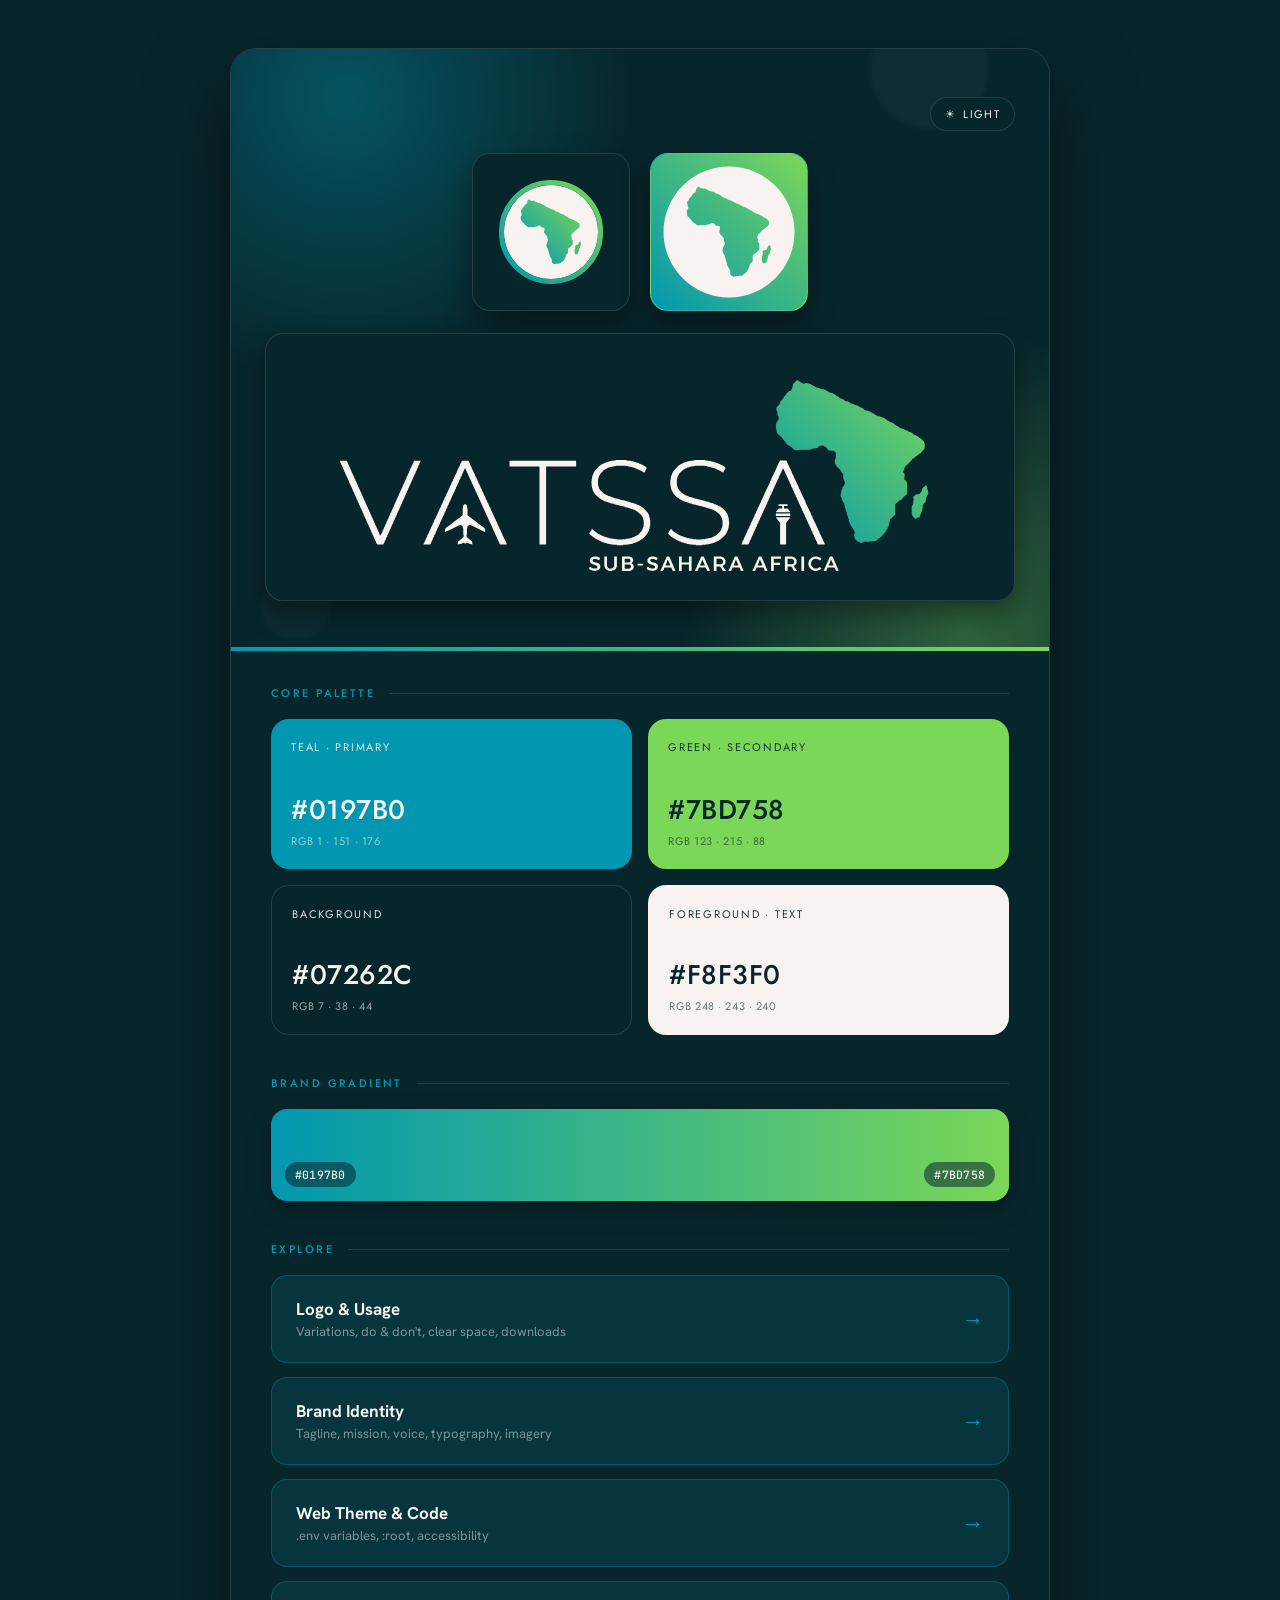
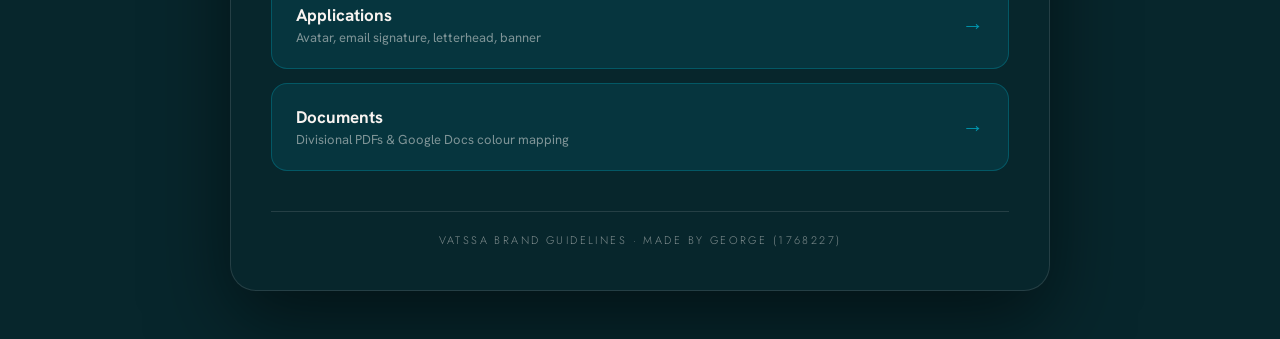
==== commit 0766b381: "Updates" ====
--- a/index.html
+++ b/index.html
@@ -14,8 +14,8 @@
 <body>
   <div class="card">
     <div class="hero">
-      <button class="toggle" aria-label="Toggle theme"><span class="tgIcon">☀</span><span class="tgTxt">Light</span></button>
       <span class="orb a"></span><span class="orb b"></span>
+      <div class="herobar"><button class="toggle" aria-label="Toggle theme"><span class="tgIcon">☀</span><span class="tgTxt">Light</span></button></div>
       <div class="icons">
         <div class="frame disc"><div class="in"><img class="ic" src="logo_icon.svg" alt="VATSSA icon — white disc"></div></div>
         <div class="frame fill"><div class="in"><img class="ic-fill" src="logo_icon_fill.svg" alt="VATSSA icon — gradient fill"></div></div>
--- a/brand.css
+++ b/brand.css
@@ -23,7 +23,7 @@
         letter-spacing:.12em;text-transform:uppercase;color:var(--text);background:var(--bg);
         border:1px solid var(--line);border-radius:100px;padding:8px 14px;cursor:pointer;transition:transform .2s,border-color .2s}
 .toggle:hover{transform:translateY(-2px);border-color:var(--teal)}
-.hero .toggle{position:absolute;top:16px;right:16px;z-index:5}
+.herobar{width:100%;display:flex;justify-content:flex-end;position:relative;z-index:5}
 
 /* ---- home hero ---- */
 .hero{background:var(--bg);padding:48px 34px 50px;position:relative;overflow:hidden;
@@ -86,12 +86,12 @@
 .chip.bg{background:var(--dark);color:var(--light);border:1px solid var(--line)}
 .chip.light{background:var(--light);color:var(--dark);border:1px solid var(--line)}
 
-.grad{position:relative;height:78px;border-radius:16px;background:linear-gradient(90deg,var(--teal),var(--green));
+.grad{position:relative;height:92px;border-radius:16px;background:linear-gradient(90deg,var(--teal),var(--green));
       box-shadow:0 8px 24px rgba(0,0,0,.3);display:flex;align-items:flex-end;justify-content:space-between;
-      padding:12px 16px;cursor:crosshair;overflow:hidden;transition:box-shadow .22s}
+      padding:14px;cursor:crosshair;overflow:hidden;transition:box-shadow .22s}
 .grad:hover{box-shadow:0 14px 30px rgba(0,0,0,.4)}
-.grad span{font-family:'Jost',sans-serif;font-weight:500;font-size:12px;letter-spacing:.04em;color:var(--light);pointer-events:none}
-.grad span:last-child{color:var(--dark)}
+.grad span{font-family:'JetBrains Mono',monospace;font-weight:500;font-size:11.5px;letter-spacing:.02em;
+      color:#F8F3F0;background:rgba(7,38,44,.55);padding:5px 10px;border-radius:100px;pointer-events:none}
 .gsamp{position:absolute;top:0;bottom:0;width:2px;background:rgba(255,255,255,.9);box-shadow:0 0 6px rgba(0,0,0,.4);
        pointer-events:none;opacity:0;transition:opacity .12s}
 .gtip{position:absolute;top:8px;transform:translateX(-50%);background:#07262C;color:#F8F3F0;font-family:'JetBrains Mono',monospace;
@@ -111,18 +111,36 @@
 .f-hanken{font-family:'Hanken Grotesk',sans-serif;font-weight:600}
 .f-mono{font-family:'JetBrains Mono',monospace}
 
-/* ---- nav buttons (home) — colourful, no icon ---- */
+/* ---- nav buttons (home) — style set by [data-btn] on <html>; see NAV_BUTTON_STYLE in brand.js ---- */
 .nav{display:flex;flex-direction:column;gap:14px}
-.navbtn{display:flex;align-items:center;gap:16px;text-decoration:none;border:0;border-radius:16px;padding:22px 24px;
-        background:linear-gradient(135deg,var(--teal),var(--green));box-shadow:0 10px 26px rgba(0,0,0,.3);
-        transition:transform .2s,box-shadow .2s}
-.navbtn:nth-child(even){background:linear-gradient(135deg,var(--green),var(--teal))}
-.navbtn:hover{transform:translateY(-3px);box-shadow:0 18px 36px rgba(0,0,0,.42)}
+.navbtn{display:flex;align-items:center;gap:16px;text-decoration:none;border-radius:16px;padding:22px 24px;
+        transition:transform .2s,box-shadow .2s,border-color .2s,background .2s;
+        background:rgba(1,151,176,.14);border:1px solid rgba(1,151,176,.35)}   /* default = tint */
 .navbtn .nt{flex:1}
-.navbtn .nt b{font-family:'Hanken Grotesk',sans-serif;font-weight:700;font-size:17px;color:var(--dark);display:block}
-.navbtn .nt i{font-family:'Hanken Grotesk',sans-serif;font-style:normal;font-size:13px;color:rgba(7,38,44,.72);display:block;margin-top:3px}
-.navbtn .nar{font-family:'Jost',sans-serif;font-size:22px;color:var(--dark);transition:transform .2s}
+.navbtn .nt b{font-family:'Hanken Grotesk',sans-serif;font-weight:700;font-size:17px;color:var(--text);display:block}
+.navbtn .nt i{font-family:'Hanken Grotesk',sans-serif;font-style:normal;font-size:13px;color:var(--muted);display:block;margin-top:3px}
+.navbtn .nar{font-family:'Jost',sans-serif;font-size:22px;color:var(--teal);transition:transform .2s}
+.navbtn:hover{transform:translateY(-3px);border-color:var(--teal);background:rgba(1,151,176,.2)}
 .navbtn:hover .nar{transform:translateX(4px)}
+
+/* gradient */
+[data-btn="gradient"] .navbtn{background:linear-gradient(135deg,var(--teal),var(--green));border:0;box-shadow:0 10px 26px rgba(0,0,0,.3)}
+[data-btn="gradient"] .navbtn:nth-child(even){background:linear-gradient(135deg,var(--green),var(--teal))}
+[data-btn="gradient"] .navbtn .nt b,[data-btn="gradient"] .navbtn .nar{color:var(--dark)}
+[data-btn="gradient"] .navbtn .nt i{color:rgba(7,38,44,.72)}
+[data-btn="gradient"] .navbtn:hover{box-shadow:0 18px 36px rgba(0,0,0,.42)}
+/* accent — dark card + teal bar */
+[data-btn="accent"] .navbtn{background:var(--bg);border:1px solid var(--line);border-left:4px solid var(--teal);box-shadow:0 8px 22px rgba(0,0,0,.28)}
+[data-btn="accent"] .navbtn:hover{border-color:var(--teal)}
+/* outline */
+[data-btn="outline"] .navbtn{background:transparent;border:1.5px solid var(--teal)}
+[data-btn="outline"] .navbtn .nt b,[data-btn="outline"] .navbtn .nar{color:var(--teal)}
+[data-btn="outline"] .navbtn:hover{background:rgba(1,151,176,.08)}
+/* solid teal */
+[data-btn="solid"] .navbtn{background:var(--teal);border:0;box-shadow:0 10px 26px rgba(0,0,0,.3)}
+[data-btn="solid"] .navbtn .nt b,[data-btn="solid"] .navbtn .nar{color:#F8F3F0}
+[data-btn="solid"] .navbtn .nt i{color:rgba(248,243,240,.8)}
+/* tint = default (handled by base .navbtn) */
 
 /* ---- logo light/dark showcase ---- */
 .lgrid{display:grid;grid-template-columns:1fr 1fr;gap:16px}
@@ -167,7 +185,7 @@
 .specgrid{display:grid;grid-template-columns:1fr 1fr;gap:16px}
 .spec{border:1px solid var(--line);border-radius:14px;overflow:hidden}
 .spec .tile{background:var(--dark);display:flex;align-items:center;justify-content:center;padding:26px;min-height:140px}
-.spec .clear{position:relative;padding:22px;outline:1.5px dashed var(--green);border-radius:6px;display:inline-flex}
+.spec .clear{position:relative;padding:12px;outline:1.5px dashed var(--green);border-radius:6px;display:inline-flex}
 .spec .clear img{height:44px;display:block}
 .spec .mini{display:flex;align-items:flex-end;gap:18px}
 .spec .mini .u{display:flex;flex-direction:column;align-items:center;gap:7px}
@@ -221,7 +239,7 @@
 .coll summary .ln{flex:1}                 /* invisible spacer (no extra line) */
 .coll summary .chev{font-size:11px;color:var(--muted);transition:transform .25s}
 .coll[open] summary .chev{transform:rotate(180deg)}
-.coll .cbody{padding:2px 2px 26px;animation:fade .3s ease}
+.coll .cbody{padding:2px 2px 26px;overflow:hidden}   /* height animated via JS */
 @keyframes fade{from{opacity:0}to{opacity:1}}
 
 .credit{margin-top:40px;padding-top:20px;border-top:1px solid var(--line);text-align:center;
@@ -259,16 +277,39 @@
 .sig .nme{font-family:'Hanken Grotesk',sans-serif;font-weight:700;font-size:14px;color:var(--text)}
 .sig .rl{font-family:'Hanken Grotesk',sans-serif;font-size:12px;color:var(--teal)}
 .sig .det{font-family:'JetBrains Mono',monospace;font-size:10.5px;color:var(--muted);margin-top:3px}
-.letter{width:200px;height:264px;background:#F8F3F0;border-radius:8px;box-shadow:0 10px 26px rgba(0,0,0,.35);padding:20px;display:flex;flex-direction:column;gap:11px}
-.letter .lwm{height:24px;align-self:flex-start}
-.letter .lh{height:8px;width:62%;background:#0197B0;border-radius:3px;margin-top:6px}
-.letter .lt{height:5px;border-radius:3px;background:rgba(7,38,44,.16)}
-.letter .lt.s{width:92%}.letter .lt.m{width:74%}
-.letter .lfoot{margin-top:auto;height:4px;background:linear-gradient(90deg,#0197B0,#7BD758);border-radius:3px}
+.letter{width:248px;min-height:336px;background:#F8F3F0;border-radius:8px;box-shadow:0 12px 28px rgba(0,0,0,.4);padding:20px;display:flex;flex-direction:column;gap:7px;color:#07262C}
+.letter .lwm{height:20px;align-self:flex-start}
+.letter .lrule{height:2px;background:#0197B0;border-radius:2px;margin:3px 0 5px}
+.letter .ltitle{height:10px;width:72%;background:#0197B0;border-radius:3px}
+.letter .lver{height:5px;width:42%;background:rgba(7,38,44,.28);border-radius:3px;margin-top:1px}
+.letter .lh2{height:6px;width:50%;background:#0197B0;opacity:.85;border-radius:3px;margin-top:8px}
+.letter .lt{height:4px;border-radius:3px;background:rgba(7,38,44,.16)}
+.letter .lt.l{width:100%}.letter .lt.s{width:92%}.letter .lt.m{width:78%}
+.letter .ltable{margin-top:7px;border:1px solid rgba(7,38,44,.12);border-radius:4px;overflow:hidden}
+.letter .lthead{height:11px;background:#0197B0}
+.letter .ltrow{height:9px;background:#fff;border-top:1px solid rgba(7,38,44,.08)}
+.letter .ltrow.alt{background:rgba(1,151,176,.09)}
+.letter .lfoot{margin-top:auto;padding-top:9px}
+.letter .lfrule{height:3px;background:linear-gradient(90deg,#0197B0,#7BD758);border-radius:3px}
+.letter .lfb{height:4px;width:46%;background:rgba(7,38,44,.22);border-radius:3px;margin-top:7px}
 .banner{width:100%;height:140px;border-radius:12px;background:linear-gradient(120deg,#0197B0,#7BD758);
      display:flex;align-items:center;justify-content:center;overflow:hidden;box-shadow:0 10px 26px rgba(0,0,0,.35)}
 .banner img{height:56px}
 .appcard .cap{font-family:'Hanken Grotesk',sans-serif;font-size:11.5px;color:var(--muted);padding:11px 16px;border-top:1px solid var(--line);text-align:center}
+
+/* ---- email signature generator ---- */
+.siggen{display:flex;flex-direction:column;gap:16px}
+.fields{display:grid;grid-template-columns:1fr 1fr;gap:11px}
+.fields label{display:flex;flex-direction:column;gap:5px;font-family:'Jost',sans-serif;font-size:10px;letter-spacing:.12em;text-transform:uppercase;color:var(--muted)}
+.fields input{font-family:'Hanken Grotesk',sans-serif;font-size:13px;color:var(--text);background:var(--code-bg);
+     border:1px solid var(--line);border-radius:9px;padding:10px 12px;outline:none;transition:border-color .18s}
+.fields input:focus{border-color:var(--teal)}
+.sigprev{background:#F8F3F0;border:1px solid var(--line);border-radius:12px;padding:18px;overflow-x:auto}
+.sigbtns{display:flex;flex-wrap:wrap;gap:10px}
+.sigbtns button,.sigbtns a{flex:1 1 110px;text-align:center;cursor:pointer;font-family:'Hanken Grotesk',sans-serif;font-weight:700;font-size:13px;
+     border-radius:11px;padding:13px;text-decoration:none;border:1px solid var(--line);background:transparent;color:var(--text);transition:transform .18s,border-color .18s}
+.sigbtns .primary{background:linear-gradient(135deg,var(--teal),var(--green));color:var(--dark);border:0}
+.sigbtns button:hover,.sigbtns a:hover{transform:translateY(-2px);border-color:var(--teal)}
 
 /* ---- voice / mission ---- */
 .tagline{font-family:'Jost',sans-serif;font-weight:300;letter-spacing:.03em;font-size:25px;color:var(--text);padding:6px 0 14px}
@@ -278,7 +319,8 @@
 .draft{display:inline-block;font-family:'Jost',sans-serif;font-size:9px;letter-spacing:.14em;text-transform:uppercase;
      color:#e0a04a;border:1px solid #e0a04a;border-radius:100px;padding:3px 9px;margin-left:8px;vertical-align:middle}
 .vlist{display:grid;grid-template-columns:1fr 1fr;gap:12px;margin-top:6px}
-.vcard{border:1px solid var(--line);border-radius:12px;padding:14px 16px}
+.vcard{border:1px solid var(--line);border-radius:12px;padding:14px 16px;transition:transform .18s,border-color .18s,box-shadow .18s;cursor:default}
+.vcard:hover{transform:translateY(-3px);border-color:var(--teal);box-shadow:0 12px 26px rgba(0,0,0,.3)}
 .vcard .vt{font-family:'Hanken Grotesk',sans-serif;font-weight:700;font-size:13px;color:var(--text);margin-bottom:4px}
 .vcard .vd{font-family:'Hanken Grotesk',sans-serif;font-size:12px;line-height:1.5;color:var(--muted)}
 
@@ -290,21 +332,30 @@
   .hero{padding:42px 24px 44px}
 }
 @media(max-width:560px){
-  .grid,.lgrid,.use,.specgrid,.demos,.pairs,.vlist{grid-template-columns:1fr}
+  .grid,.lgrid,.use,.specgrid,.demos,.pairs,.vlist,.fields{grid-template-columns:1fr}
   .icons{gap:14px}
-  .icons .frame{width:130px;height:130px}
+  .icons .frame{width:132px;height:132px}
   .hero{gap:16px;padding:38px 18px 40px}
-  .ptitle{font-size:23px}
-  .pagehead img{width:46px;height:46px}
-  .navbtn{padding:18px 18px}
+  .ptitle{font-size:22px}
+  .pagehead{padding:22px 18px 4px;gap:13px}
+  .pagehead img{width:44px;height:44px}
+  .topbar{padding:14px 16px}
+  .navbtn{padding:17px 18px}
   .navbtn .nt b{font-size:15px}
-  .chip{height:128px;padding:16px}
-  .chip .hx{font-size:23px}
-  .body{padding:24px 18px 30px}
+  .navbtn .nt i{font-size:12px}
+  .chip{height:124px;padding:16px}
+  .chip .hx{font-size:22px}
+  .body{padding:24px 16px 30px}
+  .lbl,.coll summary{font-size:10px;letter-spacing:.18em}
   .toggle{padding:7px 11px;font-size:10px}
   .back{padding:7px 11px;font-size:10px}
+  .grad{height:84px}
+  .lpanel img{max-width:200px}
 }
 @media(max-width:400px){
-  .icons .frame{width:112px;height:112px}
-  .hero .toggle{position:static;margin-bottom:6px}
-}
+  .icons .frame{width:116px;height:116px}
+  .hero{padding:34px 14px 36px}
+  .body{padding:22px 13px 28px}
+  .chip .hx{font-size:20px}
+  .sigbtns{flex-direction:column}
+}
